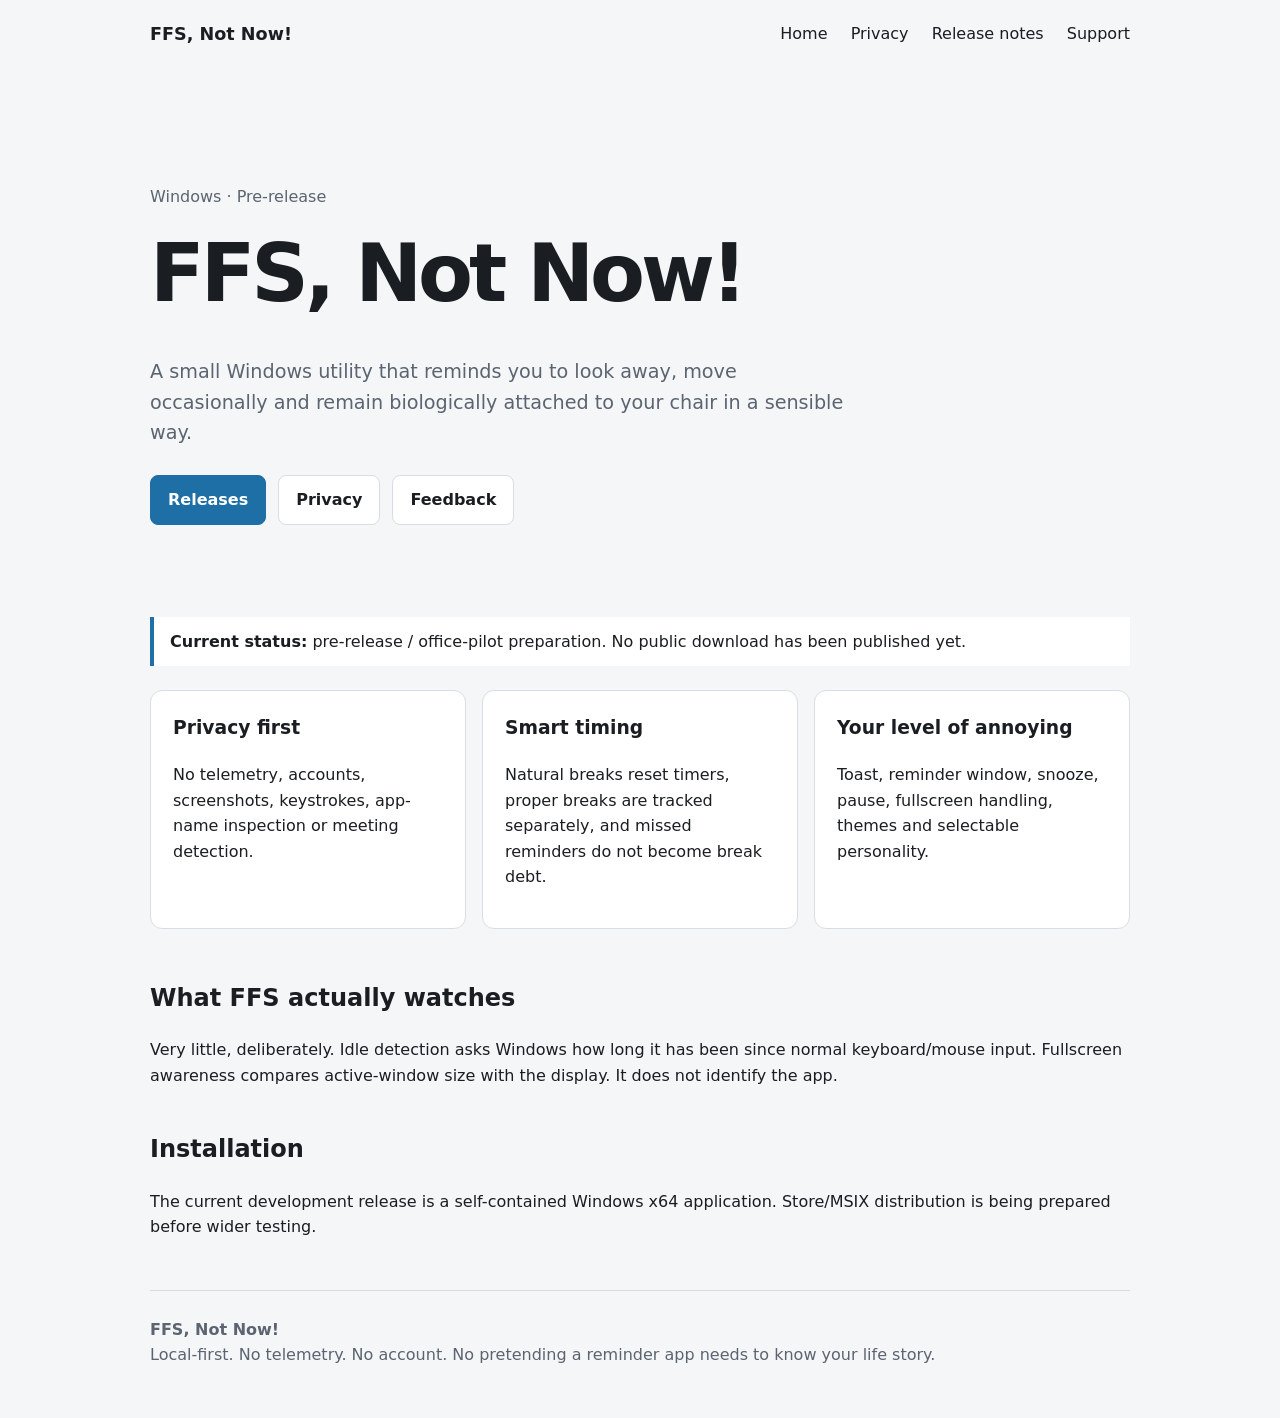
==== index.html @ 08252297 "Add FFS Pages site, support forms and update manifest" ====
<!doctype html>
<html lang="en">
<head><meta charset="utf-8"><meta name="viewport" content="width=device-width,initial-scale=1">
<title>FFS, Not Now!</title><meta name="description" content="Privacy-first Windows break reminders.">
<link rel="stylesheet" href="styles.css"></head>
<body><nav>
  <strong>FFS, Not Now!</strong>
  <div>
    <a href="index.html">Home</a>
    <a href="privacy.html">Privacy</a>
    <a href="release-notes.html">Release notes</a>
    <a href="support.html">Support</a>
  </div>
</nav><main>
<section class="hero">
  <div class="muted">Windows · Pre-release</div>
  <h1>FFS, Not Now!</h1>
  <p>A small Windows utility that reminds you to look away, move occasionally and remain biologically attached to your chair in a sensible way.</p>
  <div class="actions">
    <a class="button primary" href="https://github.com/UnknownDMEntity/ffs-not-now/releases">Releases</a>
    <a class="button" href="privacy.html">Privacy</a>
    <a class="button" href="support.html">Feedback</a>
  </div>
</section>
<div class="notice"><strong>Current status:</strong> pre-release / office-pilot preparation. No public download has been published yet.</div>
<section class="grid">
  <article class="card"><h3>Privacy first</h3><p>No telemetry, accounts, screenshots, keystrokes, app-name inspection or meeting detection.</p></article>
  <article class="card"><h3>Smart timing</h3><p>Natural breaks reset timers, proper breaks are tracked separately, and missed reminders do not become break debt.</p></article>
  <article class="card"><h3>Your level of annoying</h3><p>Toast, reminder window, snooze, pause, fullscreen handling, themes and selectable personality.</p></article>
</section>
<section><h2>What FFS actually watches</h2>
<p>Very little, deliberately. Idle detection asks Windows how long it has been since normal keyboard/mouse input. Fullscreen awareness compares active-window size with the display. It does not identify the app.</p></section>
<section><h2>Installation</h2>
<p>The current development release is a self-contained Windows x64 application. Store/MSIX distribution is being prepared before wider testing.</p></section>
</main><footer>
  <strong>FFS, Not Now!</strong><br>
  <span>Local-first. No telemetry. No account. No pretending a reminder app needs to know your life story.</span>
</footer></body></html>
---- styles.css ----
:root {
  color-scheme: light dark;
  --bg:#f5f6f8; --surface:#fff; --text:#1a1d21; --muted:#5b6470;
  --line:#d8dde5; --accent:#1d6fa5; --accent-text:#fff; --code:#eef2f6;
}
@media (prefers-color-scheme: dark) {
  :root {
    --bg:#141619; --surface:#1d2024; --text:#f0f2f5; --muted:#b0b7c0;
    --line:#353a42; --accent:#68aedd; --accent-text:#0b1821; --code:#282d33;
  }
}
*{box-sizing:border-box} html{scroll-behavior:smooth}
body{margin:0;font-family:"Segoe UI",system-ui,-apple-system,sans-serif;background:var(--bg);color:var(--text);line-height:1.6}
nav,main,footer{width:min(980px,calc(100% - 32px));margin:auto}
nav{display:flex;align-items:center;justify-content:space-between;padding:20px 0}
nav strong{font-size:1.1rem} nav a{color:var(--text);text-decoration:none;margin-left:18px}
.hero{padding:74px 0 50px}.hero h1{font-size:clamp(2.5rem,7vw,5rem);margin:0 0 12px;letter-spacing:-.05em}
.hero p{max-width:700px;font-size:1.2rem;color:var(--muted)}
.actions{display:flex;gap:12px;flex-wrap:wrap;margin-top:26px}
.button{display:inline-block;padding:11px 17px;border-radius:8px;border:1px solid var(--line);text-decoration:none;color:var(--text);background:var(--surface);font-weight:600}
.button.primary{background:var(--accent);color:var(--accent-text);border-color:var(--accent)}
.grid{display:grid;grid-template-columns:repeat(auto-fit,minmax(240px,1fr));gap:16px;margin:24px 0 50px}
.card{background:var(--surface);border:1px solid var(--line);border-radius:12px;padding:22px}.card h2,.card h3{margin-top:0}
.muted{color:var(--muted)} section{margin:42px 0} code{background:var(--code);padding:2px 6px;border-radius:5px}
footer{border-top:1px solid var(--line);color:var(--muted);padding:26px 0 50px;margin-top:50px}
.notice{border-left:4px solid var(--accent);padding:12px 16px;background:var(--surface)} ul{padding-left:22px}
nav a:focus-visible,.button:focus-visible{outline:3px solid var(--accent);outline-offset:4px}
@media(max-width:600px){nav{align-items:flex-start;flex-direction:column;gap:12px}nav div{display:flex;flex-wrap:wrap;gap:10px 18px}nav a{margin-left:0}.hero{padding:32px 0 24px}}
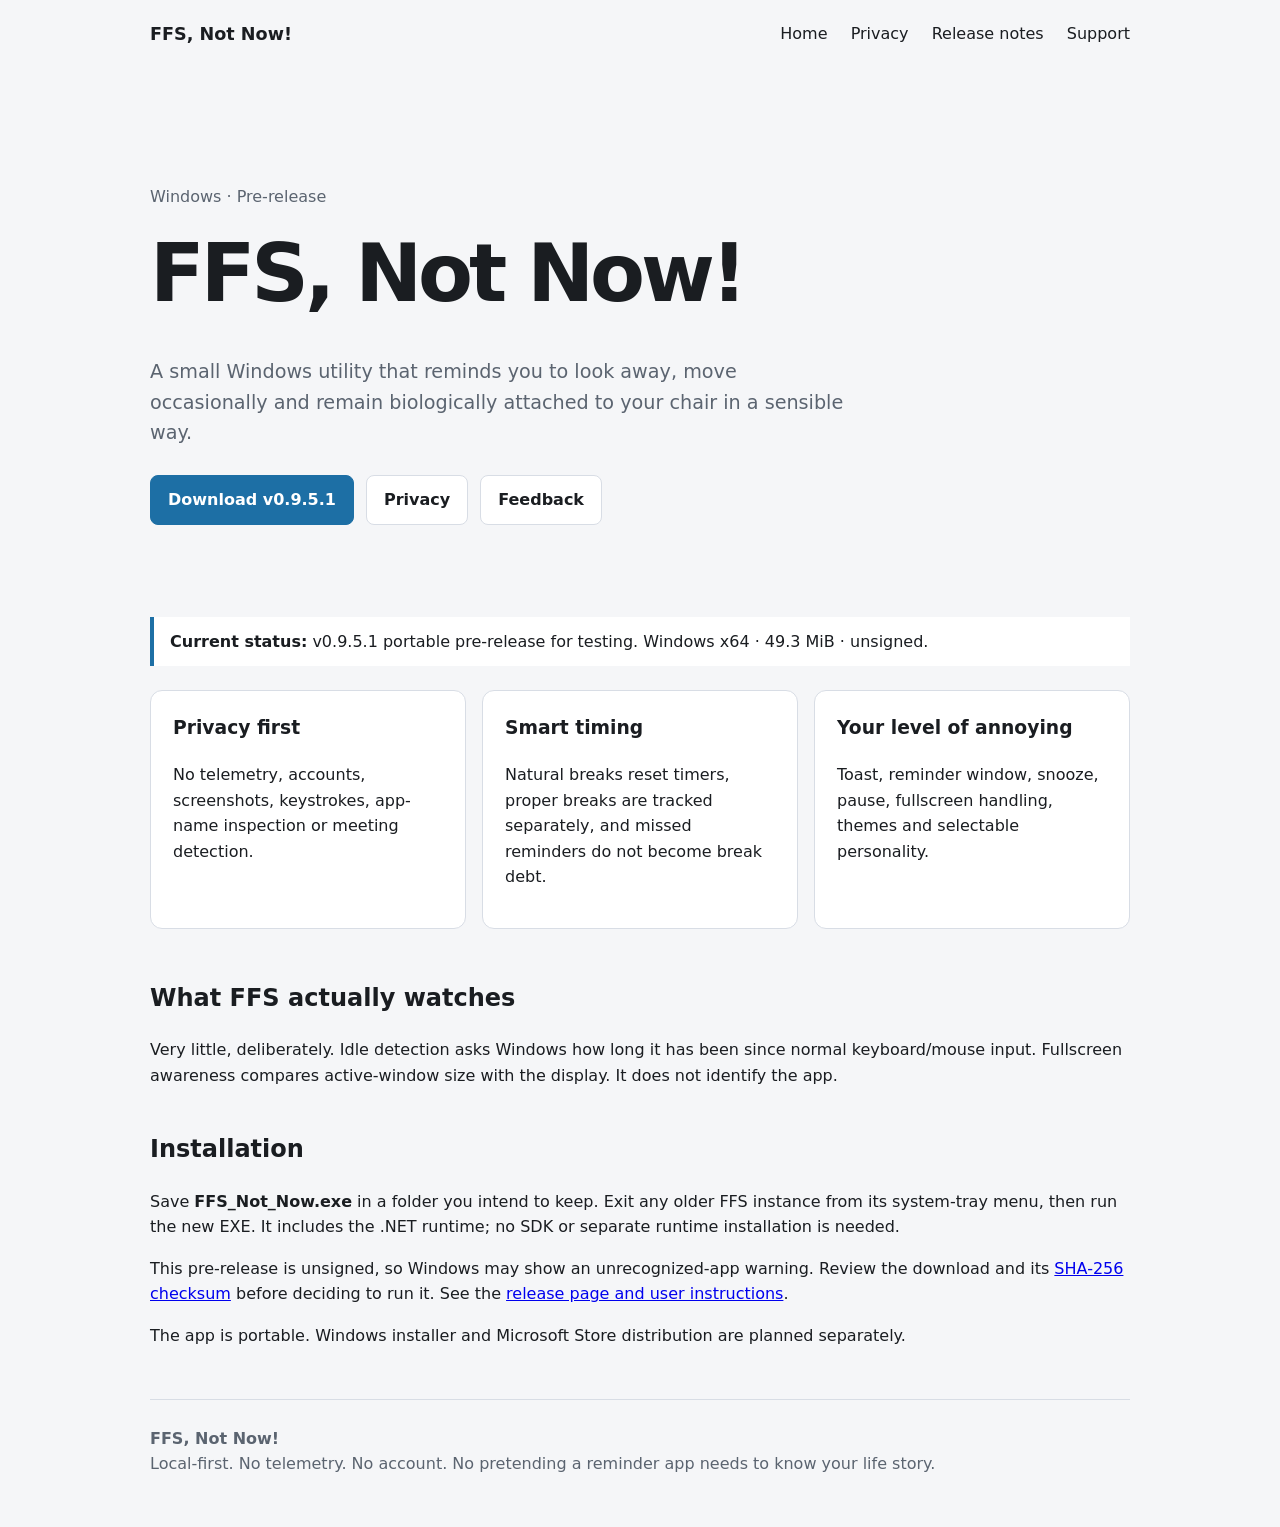
==== commit 041c1e32: "Publish v0.9.5.1 download and update manifest" ====
--- a/index.html
+++ b/index.html
@@ -17,12 +17,12 @@
   <h1>FFS, Not Now!</h1>
   <p>A small Windows utility that reminds you to look away, move occasionally and remain biologically attached to your chair in a sensible way.</p>
   <div class="actions">
-    <a class="button primary" href="https://github.com/UnknownDMEntity/ffs-not-now/releases">Releases</a>
+    <a class="button primary" href="https://github.com/UnknownDMEntity/ffs-not-now/releases/download/v0.9.5.1/FFS_Not_Now.exe">Download v0.9.5.1</a>
     <a class="button" href="privacy.html">Privacy</a>
     <a class="button" href="support.html">Feedback</a>
   </div>
 </section>
-<div class="notice"><strong>Current status:</strong> pre-release / office-pilot preparation. No public download has been published yet.</div>
+<div class="notice"><strong>Current status:</strong> v0.9.5.1 portable pre-release for testing. Windows x64 · 49.3 MiB · unsigned.</div>
 <section class="grid">
   <article class="card"><h3>Privacy first</h3><p>No telemetry, accounts, screenshots, keystrokes, app-name inspection or meeting detection.</p></article>
   <article class="card"><h3>Smart timing</h3><p>Natural breaks reset timers, proper breaks are tracked separately, and missed reminders do not become break debt.</p></article>
@@ -31,7 +31,9 @@
 <section><h2>What FFS actually watches</h2>
 <p>Very little, deliberately. Idle detection asks Windows how long it has been since normal keyboard/mouse input. Fullscreen awareness compares active-window size with the display. It does not identify the app.</p></section>
 <section><h2>Installation</h2>
-<p>The current development release is a self-contained Windows x64 application. Store/MSIX distribution is being prepared before wider testing.</p></section>
+<p>Save <strong>FFS_Not_Now.exe</strong> in a folder you intend to keep. Exit any older FFS instance from its system-tray menu, then run the new EXE. It includes the .NET runtime; no SDK or separate runtime installation is needed.</p>
+<p>This pre-release is unsigned, so Windows may show an unrecognized-app warning. Review the download and its <a href="https://github.com/UnknownDMEntity/ffs-not-now/releases/download/v0.9.5.1/SHA256SUMS.txt">SHA-256 checksum</a> before deciding to run it. See the <a href="https://github.com/UnknownDMEntity/ffs-not-now/releases/tag/v0.9.5.1">release page and user instructions</a>.</p>
+<p>The app is portable. Windows installer and Microsoft Store distribution are planned separately.</p></section>
 </main><footer>
   <strong>FFS, Not Now!</strong><br>
   <span>Local-first. No telemetry. No account. No pretending a reminder app needs to know your life story.</span>
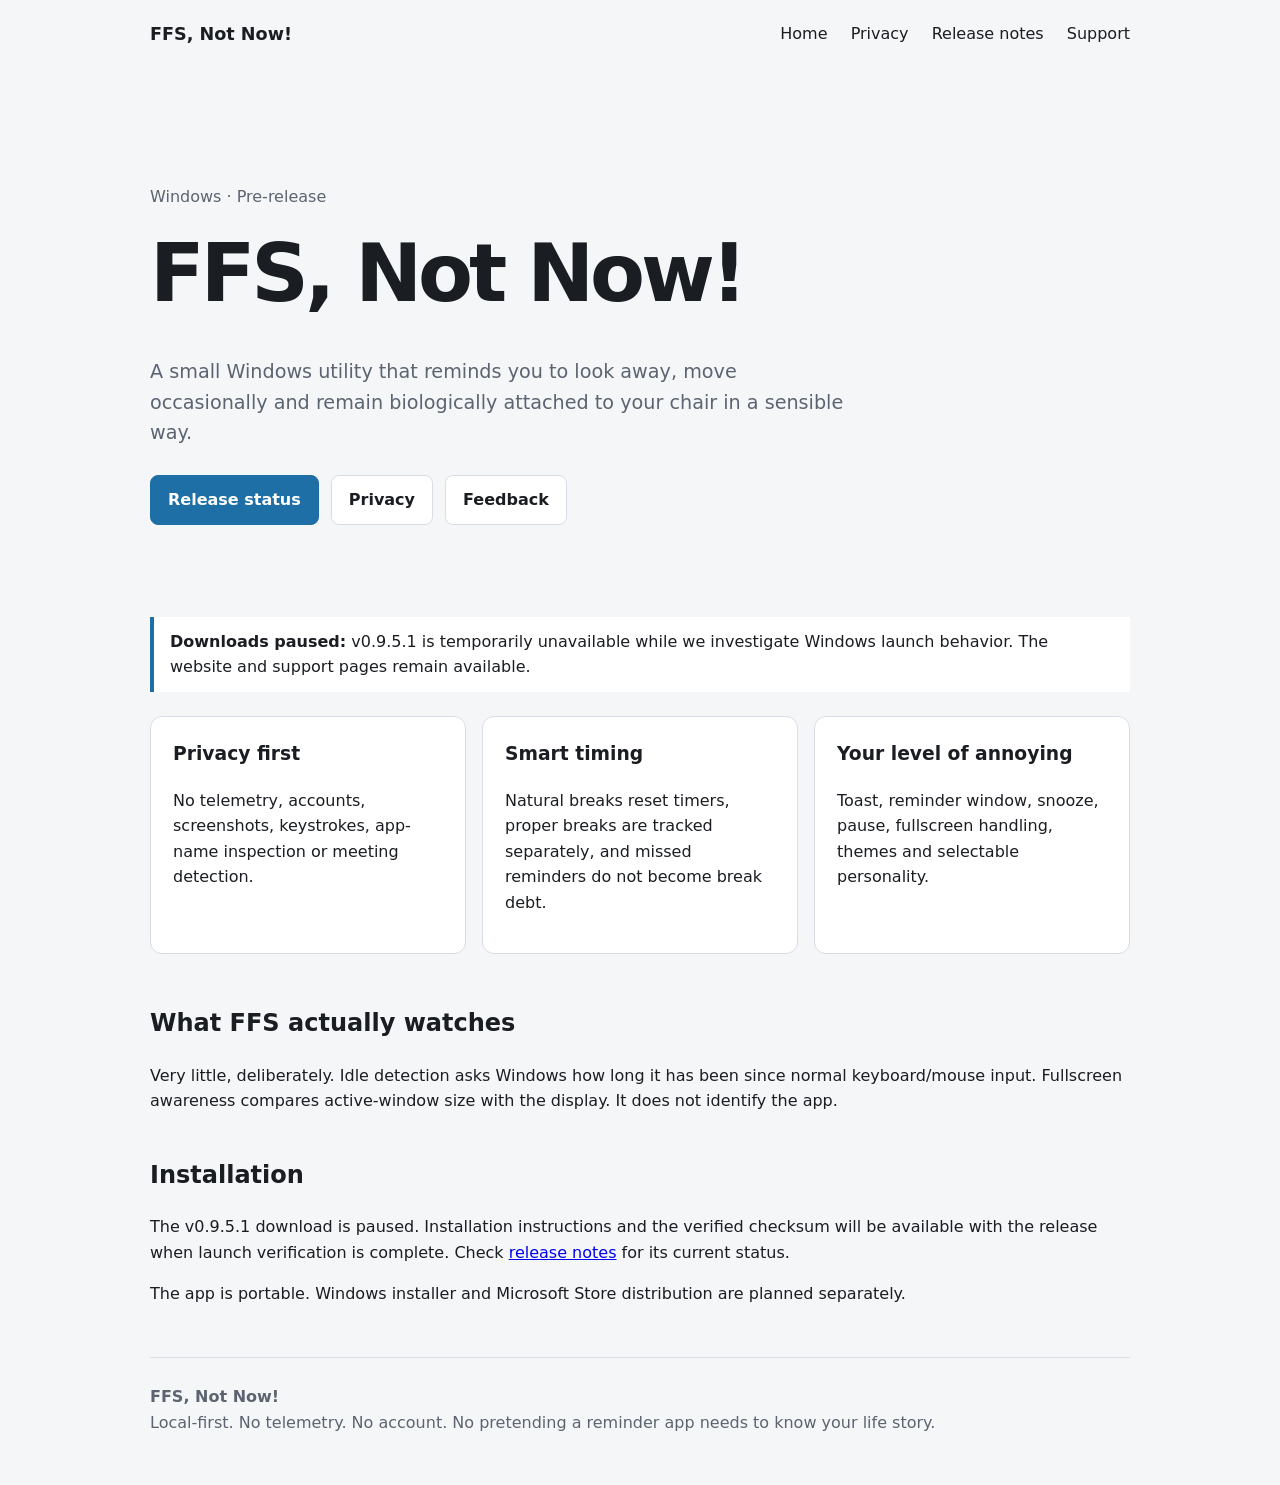
==== commit f0d5b7a8: "Pause downloads pending Windows launch investigation" ====
--- a/index.html
+++ b/index.html
@@ -17,12 +17,12 @@
   <h1>FFS, Not Now!</h1>
   <p>A small Windows utility that reminds you to look away, move occasionally and remain biologically attached to your chair in a sensible way.</p>
   <div class="actions">
-    <a class="button primary" href="https://github.com/UnknownDMEntity/ffs-not-now/releases/download/v0.9.5.1/FFS_Not_Now.exe">Download v0.9.5.1</a>
+    <a class="button primary" href="release-notes.html">Release status</a>
     <a class="button" href="privacy.html">Privacy</a>
     <a class="button" href="support.html">Feedback</a>
   </div>
 </section>
-<div class="notice"><strong>Current status:</strong> v0.9.5.1 portable pre-release for testing. Windows x64 · 49.3 MiB · unsigned.</div>
+<div class="notice"><strong>Downloads paused:</strong> v0.9.5.1 is temporarily unavailable while we investigate Windows launch behavior. The website and support pages remain available.</div>
 <section class="grid">
   <article class="card"><h3>Privacy first</h3><p>No telemetry, accounts, screenshots, keystrokes, app-name inspection or meeting detection.</p></article>
   <article class="card"><h3>Smart timing</h3><p>Natural breaks reset timers, proper breaks are tracked separately, and missed reminders do not become break debt.</p></article>
@@ -31,8 +31,7 @@
 <section><h2>What FFS actually watches</h2>
 <p>Very little, deliberately. Idle detection asks Windows how long it has been since normal keyboard/mouse input. Fullscreen awareness compares active-window size with the display. It does not identify the app.</p></section>
 <section><h2>Installation</h2>
-<p>Save <strong>FFS_Not_Now.exe</strong> in a folder you intend to keep. Exit any older FFS instance from its system-tray menu, then run the new EXE. It includes the .NET runtime; no SDK or separate runtime installation is needed.</p>
-<p>This pre-release is unsigned, so Windows may show an unrecognized-app warning. Review the download and its <a href="https://github.com/UnknownDMEntity/ffs-not-now/releases/download/v0.9.5.1/SHA256SUMS.txt">SHA-256 checksum</a> before deciding to run it. See the <a href="https://github.com/UnknownDMEntity/ffs-not-now/releases/tag/v0.9.5.1">release page and user instructions</a>.</p>
+<p>The v0.9.5.1 download is paused. Installation instructions and the verified checksum will be available with the release when launch verification is complete. Check <a href="release-notes.html">release notes</a> for its current status.</p>
 <p>The app is portable. Windows installer and Microsoft Store distribution are planned separately.</p></section>
 </main><footer>
   <strong>FFS, Not Now!</strong><br>
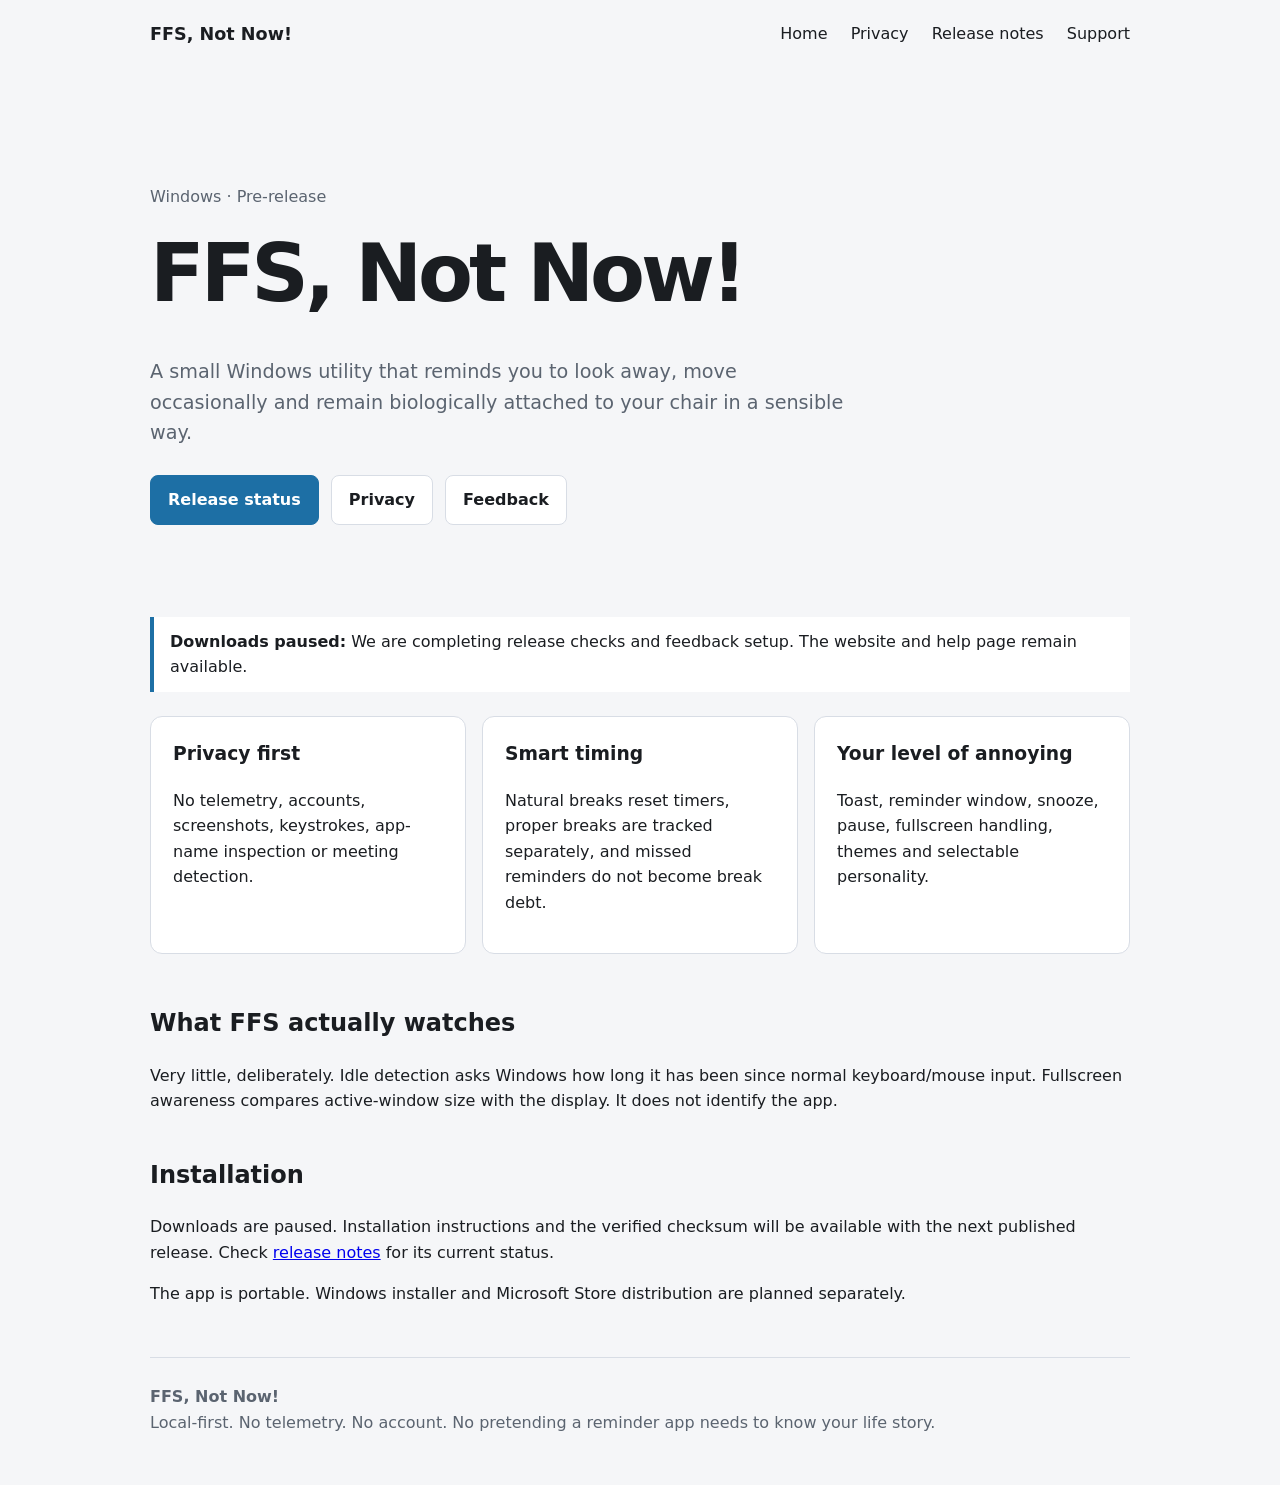
==== commit adbdd3cf: "Add account-free feedback drafts with clear delivery status" ====
--- a/index.html
+++ b/index.html
@@ -22,7 +22,7 @@
     <a class="button" href="support.html">Feedback</a>
   </div>
 </section>
-<div class="notice"><strong>Downloads paused:</strong> v0.9.5.1 is temporarily unavailable while we investigate Windows launch behavior. The website and support pages remain available.</div>
+<div class="notice"><strong>Downloads paused:</strong> We are completing release checks and feedback setup. The website and help page remain available.</div>
 <section class="grid">
   <article class="card"><h3>Privacy first</h3><p>No telemetry, accounts, screenshots, keystrokes, app-name inspection or meeting detection.</p></article>
   <article class="card"><h3>Smart timing</h3><p>Natural breaks reset timers, proper breaks are tracked separately, and missed reminders do not become break debt.</p></article>
@@ -31,7 +31,7 @@
 <section><h2>What FFS actually watches</h2>
 <p>Very little, deliberately. Idle detection asks Windows how long it has been since normal keyboard/mouse input. Fullscreen awareness compares active-window size with the display. It does not identify the app.</p></section>
 <section><h2>Installation</h2>
-<p>The v0.9.5.1 download is paused. Installation instructions and the verified checksum will be available with the release when launch verification is complete. Check <a href="release-notes.html">release notes</a> for its current status.</p>
+<p>Downloads are paused. Installation instructions and the verified checksum will be available with the next published release. Check <a href="release-notes.html">release notes</a> for its current status.</p>
 <p>The app is portable. Windows installer and Microsoft Store distribution are planned separately.</p></section>
 </main><footer>
   <strong>FFS, Not Now!</strong><br>
--- a/styles.css
+++ b/styles.css
@@ -26,3 +26,33 @@
 .notice{border-left:4px solid var(--accent);padding:12px 16px;background:var(--surface)} ul{padding-left:22px}
 nav a:focus-visible,.button:focus-visible{outline:3px solid var(--accent);outline-offset:4px}
 @media(max-width:600px){nav{align-items:flex-start;flex-direction:column;gap:12px}nav div{display:flex;flex-wrap:wrap;gap:10px 18px}nav a{margin-left:0}.hero{padding:32px 0 24px}}
+.feedback-intro{max-width:780px;margin:44px 0 28px}
+.feedback-intro h1{font-size:clamp(2.1rem,5vw,3.4rem);letter-spacing:-.035em;line-height:1.15;margin:10px 0 18px}
+.eyebrow{color:var(--accent);font-weight:600}
+.feedback-intro .notice{margin-top:24px;border-radius:8px}
+.feedback-layout{display:grid;grid-template-columns:minmax(0,1.7fr) minmax(240px,1fr);gap:22px;align-items:start}
+.feedback-layout section{margin:0}
+.feedback-help{display:grid;gap:18px}
+.feedback-editor h2,.feedback-help h2,.message-review h2{font-size:1.25rem}
+.field{display:flex;flex-direction:column;gap:7px;margin:21px 0}
+.field label{font-weight:600}
+.field label span{font-weight:400}
+.field input,.field select,.field textarea,.message-review textarea{width:100%;font:inherit;font-size:1rem;color:var(--text);background:var(--bg);border:1px solid var(--line);border-radius:7px;padding:11px 12px}
+.field textarea,.message-review textarea{resize:vertical;min-height:80px}
+.field small,.privacy-hint{font-size:.9rem;color:var(--muted)}
+button.button{font:inherit;cursor:pointer}
+button.button:disabled{cursor:not-allowed;opacity:.6}
+.field input:focus-visible,.field select:focus-visible,.field textarea:focus-visible,.message-review textarea:focus-visible,summary:focus-visible,button:focus-visible,a:focus-visible{outline:3px solid var(--accent);outline-offset:3px}
+.feedback-steps{padding-left:24px}.feedback-steps li{padding-left:4px;margin:15px 0}
+.diagnostics-details,.advanced-feedback{border:1px solid var(--line);border-radius:8px;padding:14px 16px}
+summary{cursor:pointer;font-weight:600}
+.diagnostics-details .field{margin-bottom:0}
+.privacy-hint{margin:24px 0}
+.message-review{margin:24px 0;scroll-margin-top:18px}
+.message-review textarea{line-height:1.6}
+.message-review .actions{margin-top:18px}
+#message-status{min-height:1.5em;margin-bottom:0;font-weight:600}
+[hidden]{display:none!important}
+.visually-hidden{position:absolute;width:1px;height:1px;padding:0;margin:-1px;overflow:hidden;clip:rect(0,0,0,0);white-space:nowrap;border:0}
+@media(max-width:760px){.feedback-layout{grid-template-columns:1fr}.feedback-help{grid-template-columns:repeat(auto-fit,minmax(240px,1fr))}.feedback-intro{margin-top:24px}.feedback-editor,.message-review{padding:18px}.message-review .actions{flex-direction:column;align-items:stretch}}
+@media(prefers-reduced-motion:reduce){html{scroll-behavior:auto}}
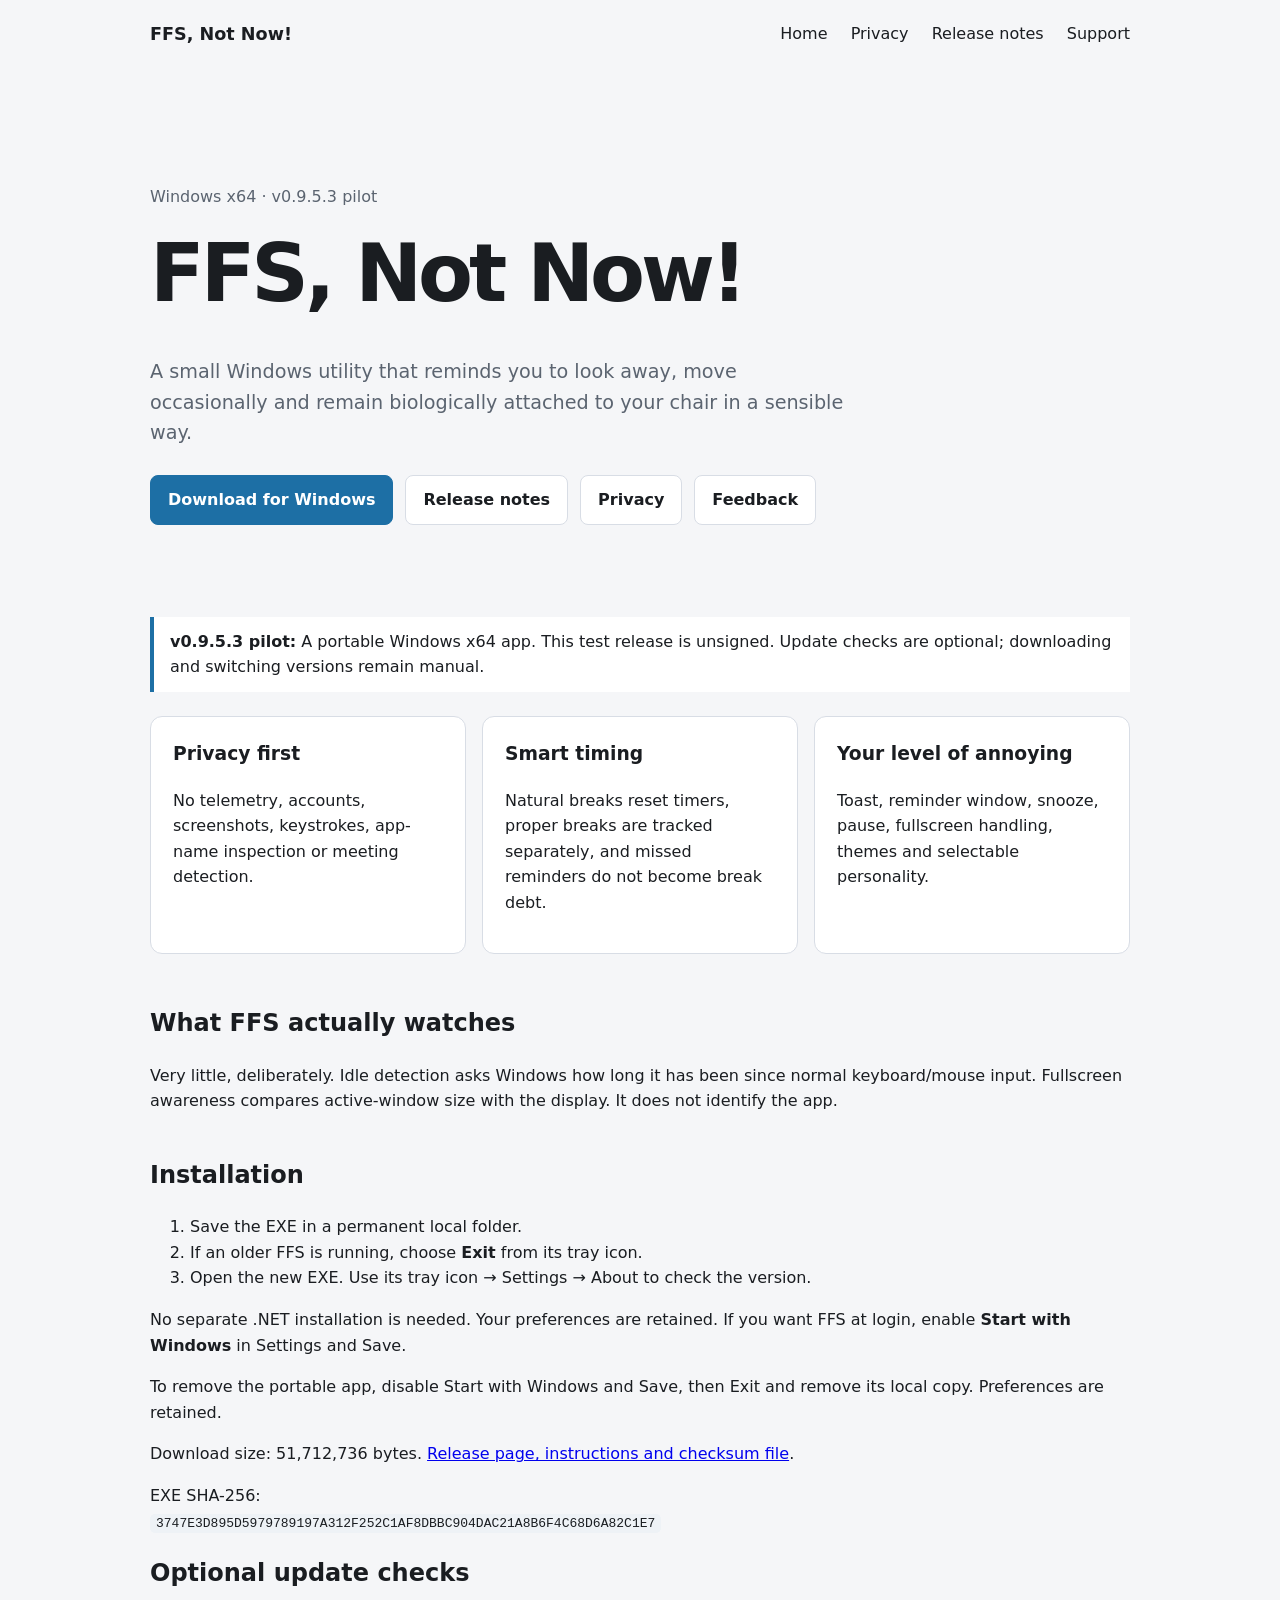
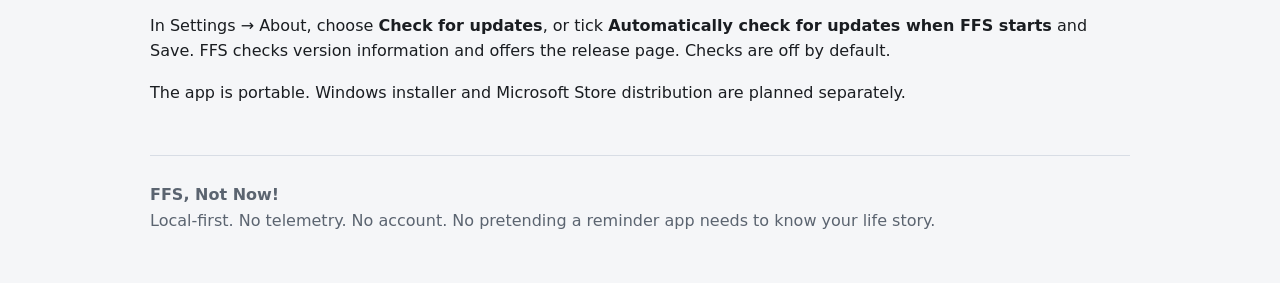
==== commit 48df8bcf: "Publish v0.9.5.3 pilot download and activate opt-in update checks" ====
--- a/index.html
+++ b/index.html
@@ -13,16 +13,17 @@
   </div>
 </nav><main>
 <section class="hero">
-  <div class="muted">Windows · Pre-release</div>
+  <div class="muted">Windows x64 · v0.9.5.3 pilot</div>
   <h1>FFS, Not Now!</h1>
   <p>A small Windows utility that reminds you to look away, move occasionally and remain biologically attached to your chair in a sensible way.</p>
   <div class="actions">
-    <a class="button primary" href="release-notes.html">Release status</a>
+    <a class="button primary" href="https://github.com/UnknownDMEntity/ffs-not-now/releases/download/v0.9.5.3/FFS_Not_Now.exe">Download for Windows</a>
+    <a class="button" href="release-notes.html">Release notes</a>
     <a class="button" href="privacy.html">Privacy</a>
     <a class="button" href="support.html">Feedback</a>
   </div>
 </section>
-<div class="notice"><strong>Downloads paused:</strong> We are completing release checks and feedback setup. The website and help page remain available.</div>
+<div class="notice"><strong>v0.9.5.3 pilot:</strong> A portable Windows x64 app. This test release is unsigned. Update checks are optional; downloading and switching versions remain manual.</div>
 <section class="grid">
   <article class="card"><h3>Privacy first</h3><p>No telemetry, accounts, screenshots, keystrokes, app-name inspection or meeting detection.</p></article>
   <article class="card"><h3>Smart timing</h3><p>Natural breaks reset timers, proper breaks are tracked separately, and missed reminders do not become break debt.</p></article>
@@ -31,7 +32,12 @@
 <section><h2>What FFS actually watches</h2>
 <p>Very little, deliberately. Idle detection asks Windows how long it has been since normal keyboard/mouse input. Fullscreen awareness compares active-window size with the display. It does not identify the app.</p></section>
 <section><h2>Installation</h2>
-<p>Downloads are paused. Installation instructions and the verified checksum will be available with the next published release. Check <a href="release-notes.html">release notes</a> for its current status.</p>
+<ol><li>Save the EXE in a permanent local folder.</li><li>If an older FFS is running, choose <strong>Exit</strong> from its tray icon.</li><li>Open the new EXE. Use its tray icon → Settings → About to check the version.</li></ol>
+<p>No separate .NET installation is needed. Your preferences are retained. If you want FFS at login, enable <strong>Start with Windows</strong> in Settings and Save.</p>
+<p>To remove the portable app, disable Start with Windows and Save, then Exit and remove its local copy. Preferences are retained.</p>
+<p>Download size: 51,712,736 bytes. <a href="https://github.com/UnknownDMEntity/ffs-not-now/releases/tag/v0.9.5.3">Release page, instructions and checksum file</a>.</p>
+<p>EXE SHA-256:<br><code class="release-checksum">3747E3D895D5979789197A312F252C1AF8DBBC904DAC21A8B6F4C68D6A82C1E7</code></p>
+<h2>Optional update checks</h2><p>In Settings → About, choose <strong>Check for updates</strong>, or tick <strong>Automatically check for updates when FFS starts</strong> and Save. FFS checks version information and offers the release page. Checks are off by default.</p>
 <p>The app is portable. Windows installer and Microsoft Store distribution are planned separately.</p></section>
 </main><footer>
   <strong>FFS, Not Now!</strong><br>
--- a/styles.css
+++ b/styles.css
@@ -56,3 +56,5 @@
 .visually-hidden{position:absolute;width:1px;height:1px;padding:0;margin:-1px;overflow:hidden;clip:rect(0,0,0,0);white-space:nowrap;border:0}
 @media(max-width:760px){.feedback-layout{grid-template-columns:1fr}.feedback-help{grid-template-columns:repeat(auto-fit,minmax(240px,1fr))}.feedback-intro{margin-top:24px}.feedback-editor,.message-review{padding:18px}.message-review .actions{flex-direction:column;align-items:stretch}}
 @media(prefers-reduced-motion:reduce){html{scroll-behavior:auto}}
+
+.release-checksum{overflow-wrap:anywhere}
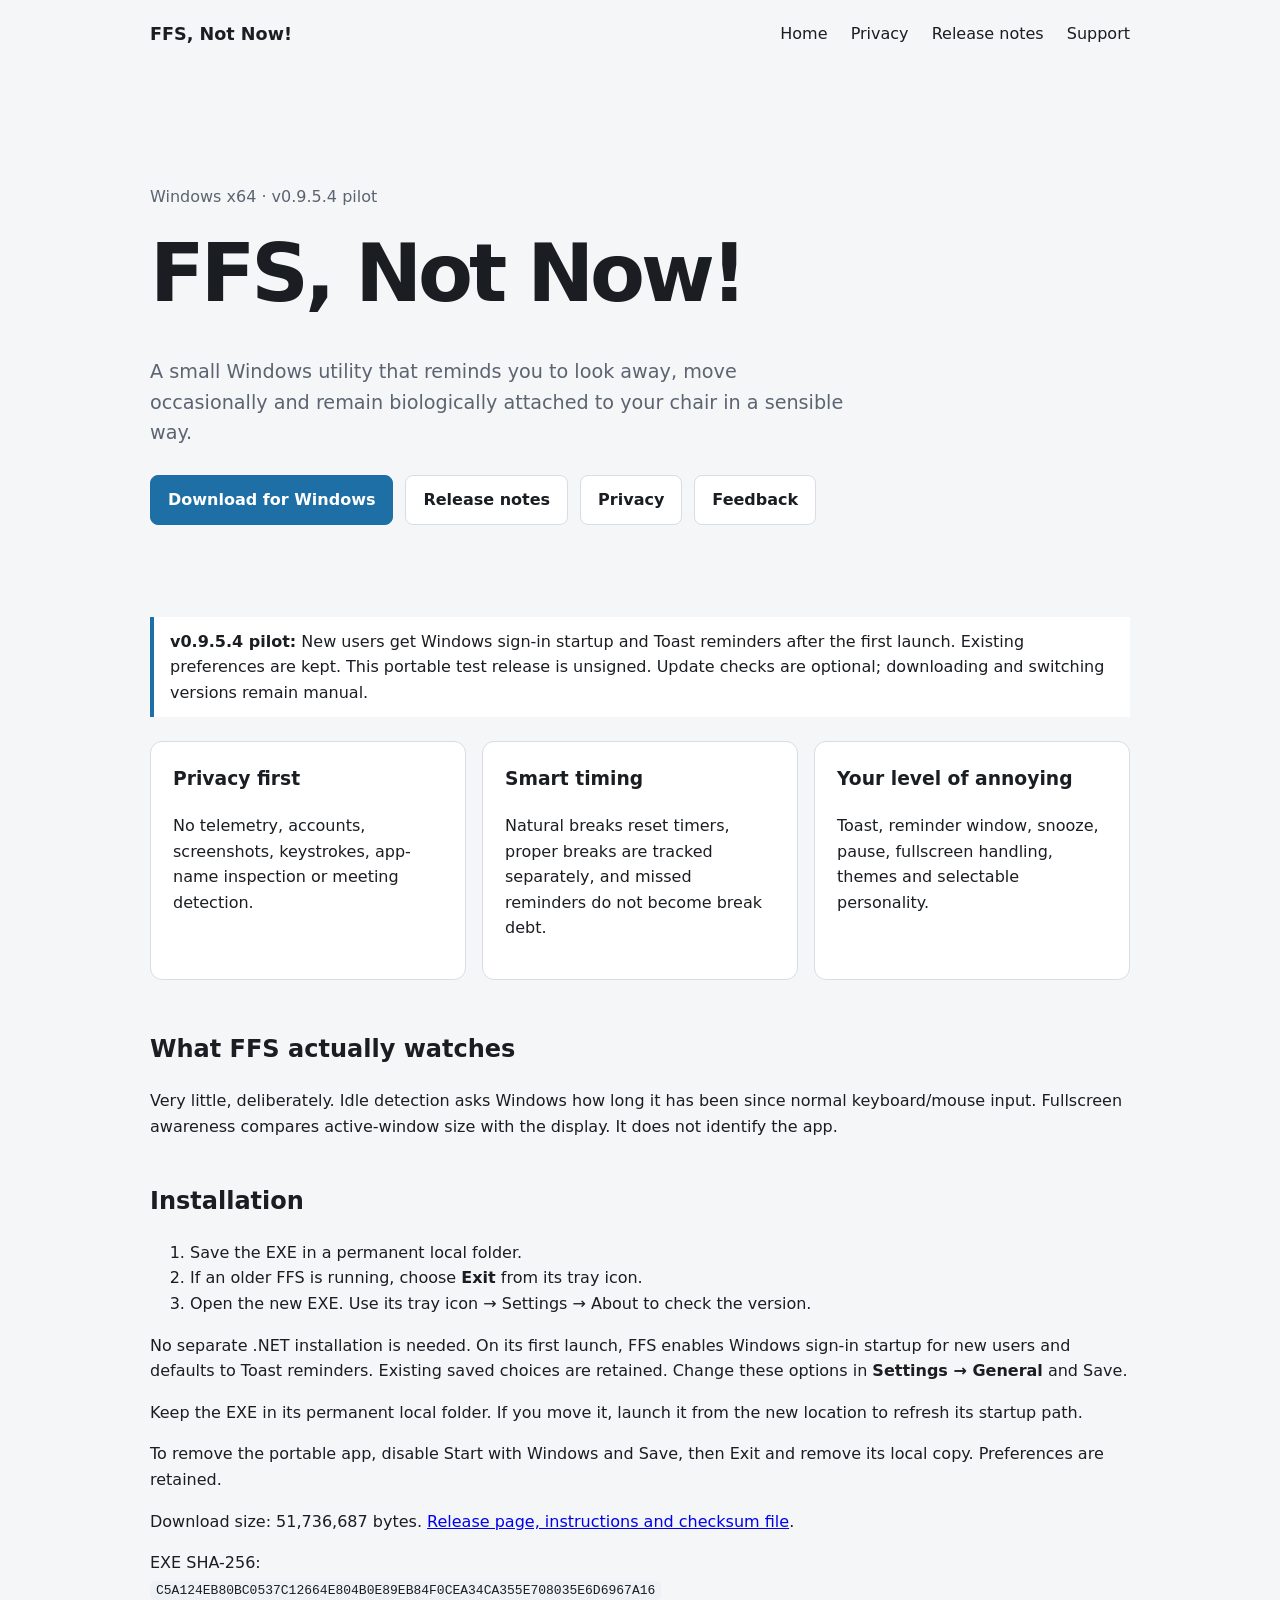
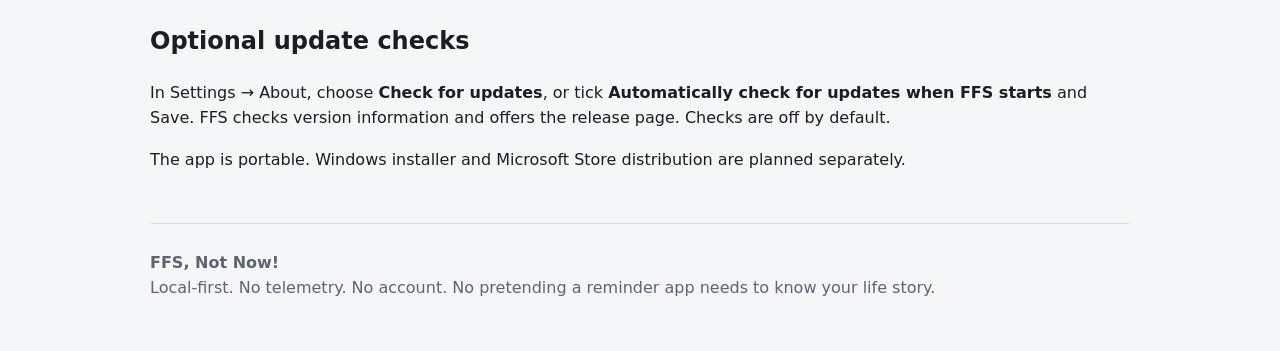
==== commit 0ec00c19: "Publish v0.9.5.4 startup-default pilot through site and update service" ====
--- a/index.html
+++ b/index.html
@@ -13,17 +13,17 @@
   </div>
 </nav><main>
 <section class="hero">
-  <div class="muted">Windows x64 · v0.9.5.3 pilot</div>
+  <div class="muted">Windows x64 · v0.9.5.4 pilot</div>
   <h1>FFS, Not Now!</h1>
   <p>A small Windows utility that reminds you to look away, move occasionally and remain biologically attached to your chair in a sensible way.</p>
   <div class="actions">
-    <a class="button primary" href="https://github.com/UnknownDMEntity/ffs-not-now/releases/download/v0.9.5.3/FFS_Not_Now.exe">Download for Windows</a>
+    <a class="button primary" href="https://github.com/UnknownDMEntity/ffs-not-now/releases/download/v0.9.5.4/FFS_Not_Now.exe">Download for Windows</a>
     <a class="button" href="release-notes.html">Release notes</a>
     <a class="button" href="privacy.html">Privacy</a>
     <a class="button" href="support.html">Feedback</a>
   </div>
 </section>
-<div class="notice"><strong>v0.9.5.3 pilot:</strong> A portable Windows x64 app. This test release is unsigned. Update checks are optional; downloading and switching versions remain manual.</div>
+<div class="notice"><strong>v0.9.5.4 pilot:</strong> New users get Windows sign-in startup and Toast reminders after the first launch. Existing preferences are kept. This portable test release is unsigned. Update checks are optional; downloading and switching versions remain manual.</div>
 <section class="grid">
   <article class="card"><h3>Privacy first</h3><p>No telemetry, accounts, screenshots, keystrokes, app-name inspection or meeting detection.</p></article>
   <article class="card"><h3>Smart timing</h3><p>Natural breaks reset timers, proper breaks are tracked separately, and missed reminders do not become break debt.</p></article>
@@ -33,10 +33,11 @@
 <p>Very little, deliberately. Idle detection asks Windows how long it has been since normal keyboard/mouse input. Fullscreen awareness compares active-window size with the display. It does not identify the app.</p></section>
 <section><h2>Installation</h2>
 <ol><li>Save the EXE in a permanent local folder.</li><li>If an older FFS is running, choose <strong>Exit</strong> from its tray icon.</li><li>Open the new EXE. Use its tray icon → Settings → About to check the version.</li></ol>
-<p>No separate .NET installation is needed. Your preferences are retained. If you want FFS at login, enable <strong>Start with Windows</strong> in Settings and Save.</p>
+<p>No separate .NET installation is needed. On its first launch, FFS enables Windows sign-in startup for new users and defaults to Toast reminders. Existing saved choices are retained. Change these options in <strong>Settings → General</strong> and Save.</p>
+<p>Keep the EXE in its permanent local folder. If you move it, launch it from the new location to refresh its startup path.</p>
 <p>To remove the portable app, disable Start with Windows and Save, then Exit and remove its local copy. Preferences are retained.</p>
-<p>Download size: 51,712,736 bytes. <a href="https://github.com/UnknownDMEntity/ffs-not-now/releases/tag/v0.9.5.3">Release page, instructions and checksum file</a>.</p>
-<p>EXE SHA-256:<br><code class="release-checksum">3747E3D895D5979789197A312F252C1AF8DBBC904DAC21A8B6F4C68D6A82C1E7</code></p>
+<p>Download size: 51,736,687 bytes. <a href="https://github.com/UnknownDMEntity/ffs-not-now/releases/tag/v0.9.5.4">Release page, instructions and checksum file</a>.</p>
+<p>EXE SHA-256:<br><code class="release-checksum">C5A124EB80BC0537C12664E804B0E89EB84F0CEA34CA355E708035E6D6967A16</code></p>
 <h2>Optional update checks</h2><p>In Settings → About, choose <strong>Check for updates</strong>, or tick <strong>Automatically check for updates when FFS starts</strong> and Save. FFS checks version information and offers the release page. Checks are off by default.</p>
 <p>The app is portable. Windows installer and Microsoft Store distribution are planned separately.</p></section>
 </main><footer>
